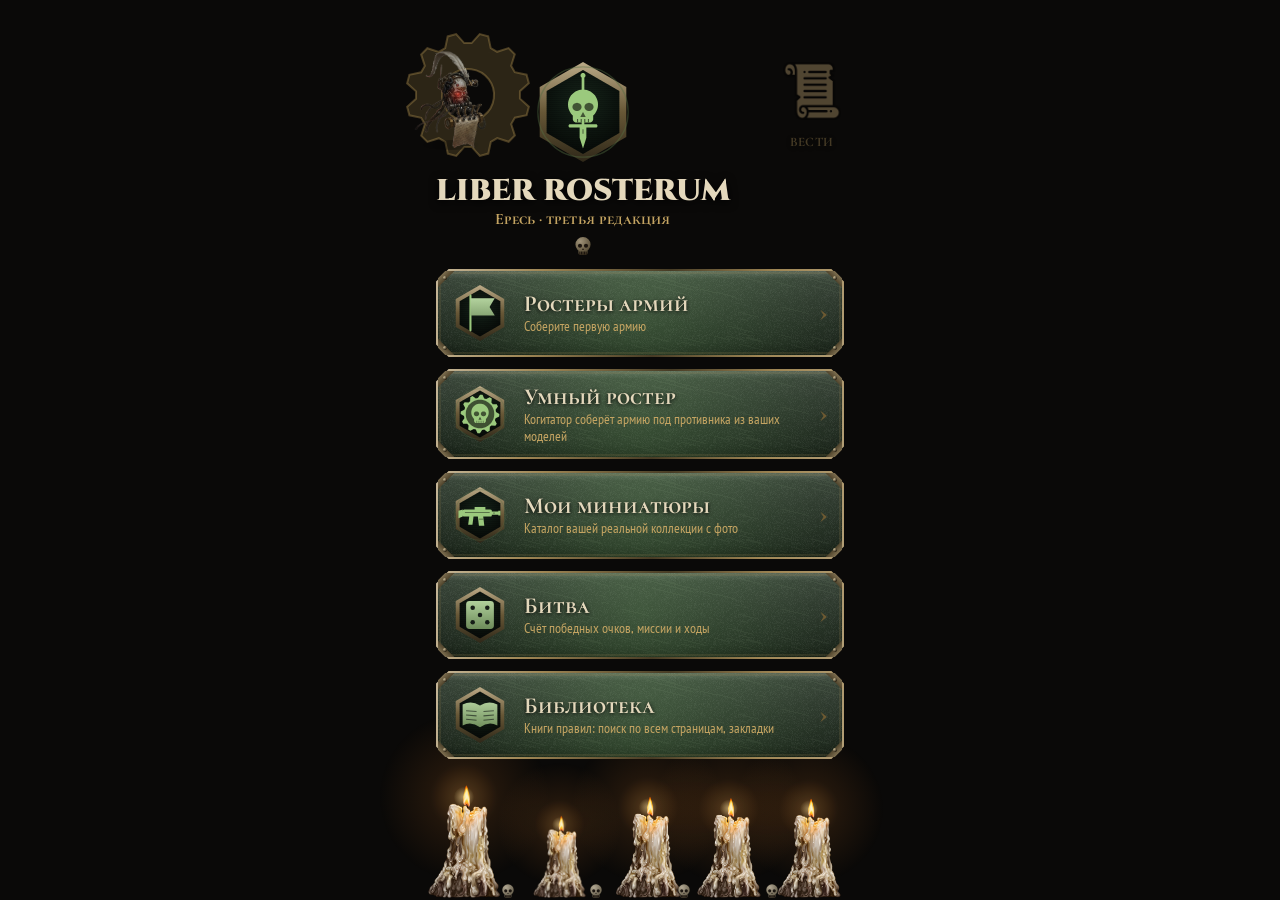
==== index.html @ a8b8d1e0 "Полная веб-версия: настоящий Android-код поверх подложки android.* (меню, битва, ростеры) Старая PWA" ====
<!doctype html>
<html lang="ru">
<head>
<meta charset="utf-8">
<meta name="viewport" content="width=device-width, initial-scale=1, viewport-fit=cover, user-scalable=no">
<title>Liber Rosterum · полная веб-версия</title>
<style>
  html, body { margin: 0; height: 100%; background: #0A0908; overflow: hidden; }
  canvas { display: block; touch-action: none; user-select: none; -webkit-user-select: none; }
</style>
</head>
<body>
<canvas id="c"></canvas>
<input id="lrin" type="text" autocomplete="off" autocorrect="off" style="position:fixed;display:none;z-index:5;box-sizing:border-box;margin:0;border:1px solid #C9A55A;background:#F1E4C2;color:#2B1E12;font:18px sans-serif;padding:6px 10px;outline:none;">
<script>
  // Поле ввода подложки: нативный input на месте поля в канвасе (см. android.widget.EditText)
  window.lrEdit = function (x, y, w, h, value, hint, onText, onDone) {
    var el = document.getElementById('lrin');
    el.style.display = 'block';
    el.style.left = x + 'px';
    el.style.top = y + 'px';
    el.style.width = w + 'px';
    el.style.height = h + 'px';
    el.value = value;
    el.placeholder = hint;
    el.oninput = function () { onText(el.value); };
    el.onkeydown = function (e) { if (e.key === 'Enter') el.blur(); };
    el.onblur = function () {
      el.style.display = 'none';
      el.oninput = el.onblur = el.onkeydown = null;
      onDone();
    };
    el.focus();
  };
</script>
<div id="boot" style="position:fixed;left:0;right:0;top:45%;text-align:center;color:#C9A55A;font:16px sans-serif;padding:0 16px;">Загрузка…</div>
<script src="js/assets.js"></script>
<script src="js/engine.js"></script>
<script src="js/bsdata.js"></script>
<script>
(function () {
  // Подложка android.* рисует на этом холсте (см. full/NOTES.md)
  window.LRCANVAS = document.getElementById('c');
  window.LRIMG = {};
  // TeaVM без модулей: main — функция движка; она регистрирует запуск (lrStart)
  if (typeof main === 'function') main([]);

  // Шрифты из Android-ассетов под семействами, которые ждёт android.graphics.Typeface
  var fonts = [
    ['LRCinzel900', 'fonts/Cinzel-900.ttf'],
    ['LRCinzel700', 'fonts/Cinzel-700.ttf'],
    ['LRCormorant', 'fonts/CormorantSC-Bold.ttf'],
    ['LRPTBold', 'fonts/PT_Sans-Narrow-Web-Bold.ttf'],
    ['LRPTRegular', 'fonts/PT_Sans-Narrow-Web-Regular.ttf']
  ];
  var waits = fonts.map(function (f) {
    var ff = new FontFace(f[0], 'url(' + f[1] + ')');
    document.fonts.add(ff);
    return ff.load().catch(function () { });
  });
  // Картинки грузим заранее: android.graphics.BitmapFactory работает синхронно
  window.LR_ASSETS.forEach(function (p) {
    waits.push(new Promise(function (ok) {
      var im = new Image();
      im.onload = function () { window.LRIMG[p] = im; ok(); };
      im.onerror = function () { ok(); };
      im.src = p;
    }));
  });

  // Касания → подложка: 0 вниз, 1 движение, 2 вверх, 3 отмена
  var el = window.LRCANVAS, down = false;
  function send(kind, e) {
    if (!window.lrPtr) return;
    var r = el.getBoundingClientRect();
    window.lrPtr(kind, e.clientX - r.left, e.clientY - r.top);
  }
  el.addEventListener('pointerdown', function (e) { down = true; send(0, e); });
  el.addEventListener("pointermove", function (e) { send(1, e); });
  el.addEventListener("wheel", function (e) { if (window.lrPtr) { e.preventDefault(); window.lrPtr(4, 0, e.deltaY); } }, { passive: false });
  el.addEventListener('pointerup', function (e) { down = false; send(2, e); });
  el.addEventListener('pointercancel', function (e) { down = false; send(3, e); });

  function status(t) { var el = document.getElementById('boot'); if (el) el.textContent = t; }
  Promise.all(waits).then(function () {
    status('Каталоги BSData…');
    return window.lrLoadData();
  }).catch(function (e) {
    // без сети и без кеша — играем без каталогов (фракции пустые)
    status('Каталоги не загружены: ' + e.message);
    window.LRDATA = null;
  }).then(function () {
    var el = document.getElementById('boot');
    if (el) el.style.display = 'none';
    if (window.lrStart) window.lrStart();
  });
})();
</script>
</body>
</html>
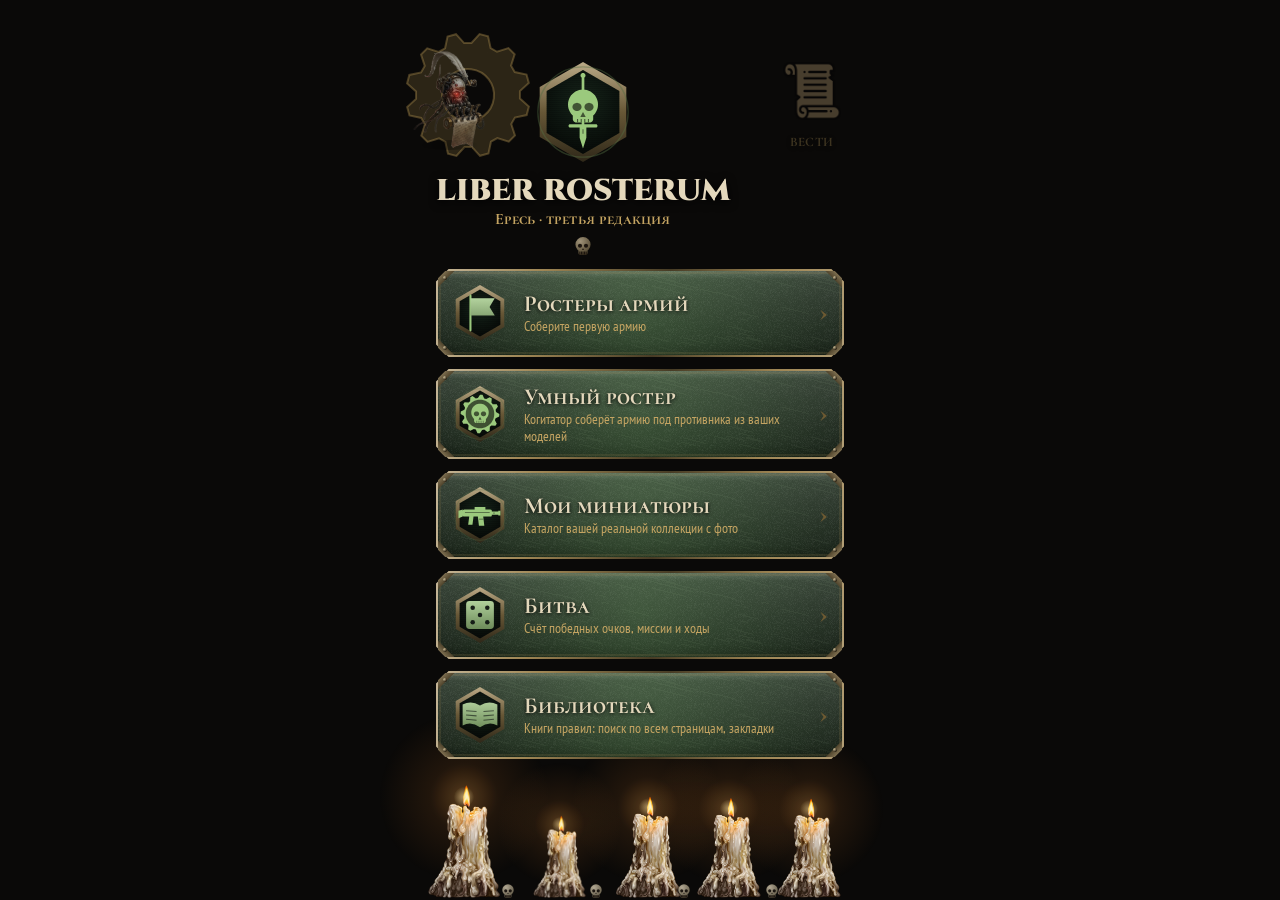
==== commit aa8680c5: "Веб-версия: сервочереп (фразы из ассетов), пасхалки и декор, слои холста, текст по пути Co-Authored-" ====
--- a/index.html
+++ b/index.html
@@ -67,6 +67,13 @@
       im.src = p;
     }));
   });
+  // Текстовые ассеты (фразы сервочерепа): lrshim.Assets читает их синхронно
+  window.LRTEXT = {};
+  window.LR_TEXT.forEach(function (name) {
+    waits.push(fetch('assets/' + name).then(function (r) { return r.text(); }).then(function (t) {
+      window.LRTEXT[name] = t;
+    }).catch(function () { }));
+  });
 
   // Касания → подложка: 0 вниз, 1 движение, 2 вверх, 3 отмена
   var el = window.LRCANVAS, down = false;
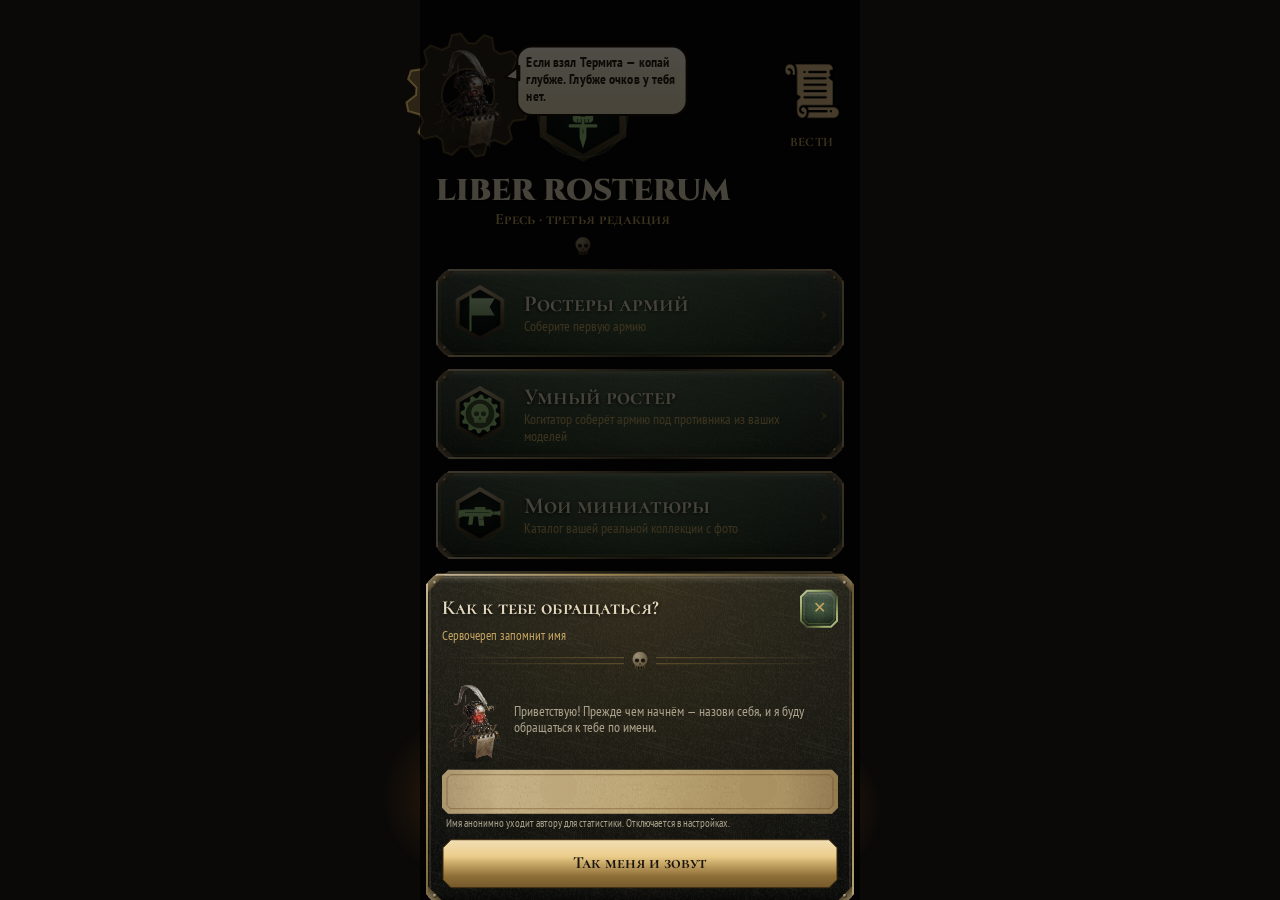
==== commit 33f57886: "Веб-версия: фото миниатюр, перевод правил, импорт .ros/.rosz из файла, шпаргалка и дуэль Co-Authored" ====
--- a/index.html
+++ b/index.html
@@ -74,6 +74,16 @@
       window.LRTEXT[name] = t;
     }).catch(function () { }));
   });
+  // Фото миниатюр, сохранённые в браузере (lr-photo/<ключ>): грузим в LRIMG под путём photo:<ключ>
+  try {
+    Object.keys(localStorage).forEach(function (k) {
+      if (k.indexOf('lr-photo/') !== 0) return;
+      var im = new Image();
+      window.LRIMG['photo:' + k.substring('lr-photo/'.length)] = im;
+      waits.push(new Promise(function (ok) { im.onload = ok; im.onerror = ok; }));
+      im.src = localStorage.getItem(k);
+    });
+  } catch (e) { }
 
   // Касания → подложка: 0 вниз, 1 движение, 2 вверх, 3 отмена
   var el = window.LRCANVAS, down = false;
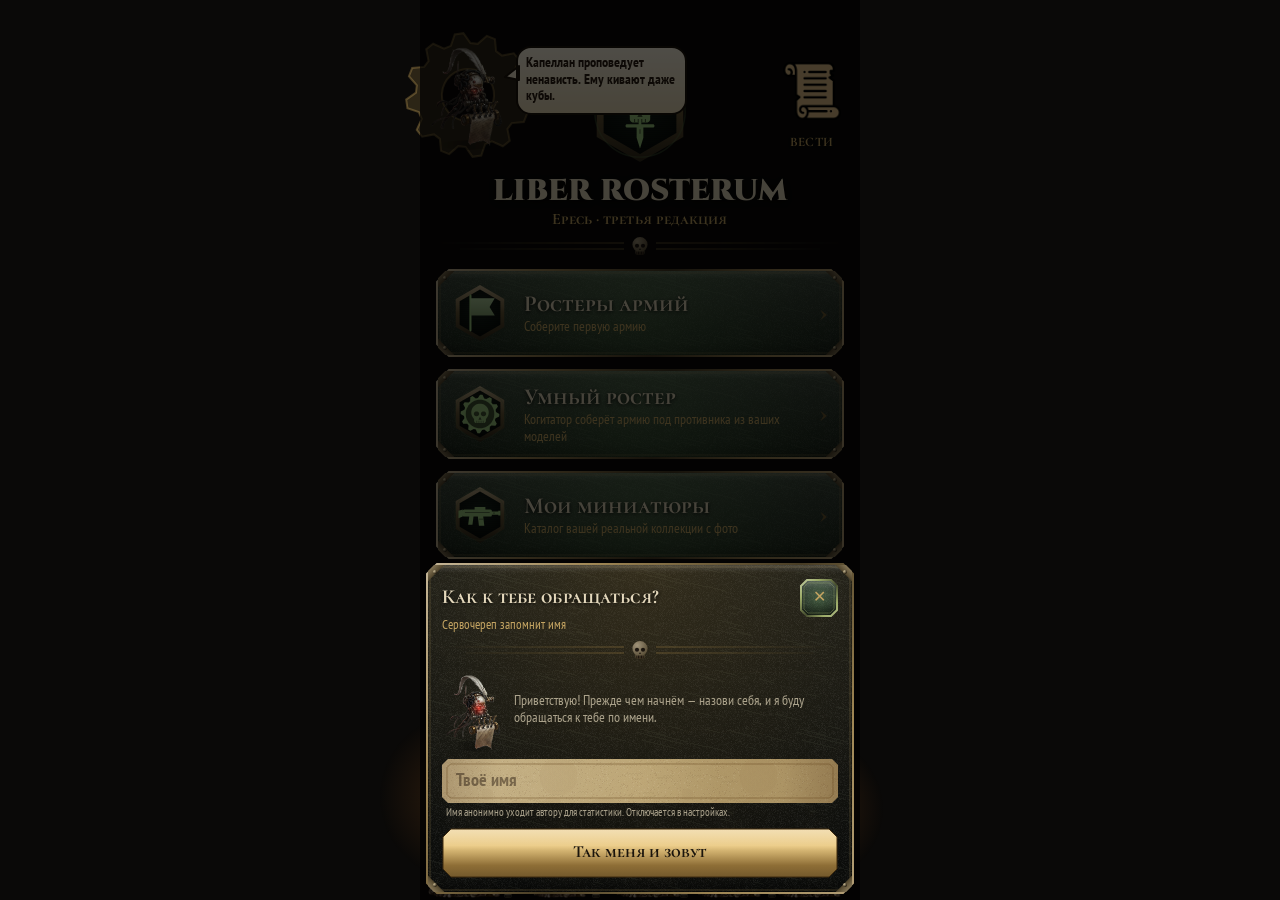
==== commit aaec80a8: "Веб-версия: сборка ветки sonnet-finish — лента новостей через посредника, библиотека, кадрирование и" ====
--- a/index.html
+++ b/index.html
@@ -12,19 +12,20 @@
 <body>
 <canvas id="c"></canvas>
 <input id="lrin" type="text" autocomplete="off" autocorrect="off" style="position:fixed;display:none;z-index:5;box-sizing:border-box;margin:0;border:1px solid #C9A55A;background:#F1E4C2;color:#2B1E12;font:18px sans-serif;padding:6px 10px;outline:none;">
+<textarea id="lrta" autocomplete="off" style="position:fixed;display:none;z-index:5;box-sizing:border-box;margin:0;border:1px solid #C9A55A;background:#F1E4C2;color:#2B1E12;font:18px sans-serif;padding:6px 10px;outline:none;resize:none;"></textarea>
 <script>
   // Поле ввода подложки: нативный input на месте поля в канвасе (см. android.widget.EditText)
-  window.lrEdit = function (x, y, w, h, value, hint, onText, onDone) {
-    var el = document.getElementById('lrin');
+  window.lrEdit = function (x, y, w, h, value, hint, onText, onDone, multi) {
+    var el = document.getElementById(multi ? 'lrta' : 'lrin');
     el.style.display = 'block';
     el.style.left = x + 'px';
     el.style.top = y + 'px';
     el.style.width = w + 'px';
-    el.style.height = h + 'px';
+    el.style.height = (multi ? Math.max(h, 96) : h) + 'px';
     el.value = value;
     el.placeholder = hint;
     el.oninput = function () { onText(el.value); };
-    el.onkeydown = function (e) { if (e.key === 'Enter') el.blur(); };
+    el.onkeydown = function (e) { if (e.key === (multi ? 'Escape' : 'Enter')) el.blur(); };
     el.onblur = function () {
       el.style.display = 'none';
       el.oninput = el.onblur = el.onkeydown = null;
@@ -35,6 +36,9 @@
 </script>
 <div id="boot" style="position:fixed;left:0;right:0;top:45%;text-align:center;color:#C9A55A;font:16px sans-serif;padding:0 16px;">Загрузка…</div>
 <script src="js/assets.js"></script>
+<script src="js/books.js"></script>
+<script src="js/photos.js"></script>
+<script src="js/feeds.js"></script>
 <script src="js/engine.js"></script>
 <script src="js/bsdata.js"></script>
 <script>
@@ -74,29 +78,63 @@
       window.LRTEXT[name] = t;
     }).catch(function () { }));
   });
-  // Фото миниатюр, сохранённые в браузере (lr-photo/<ключ>): грузим в LRIMG под путём photo:<ключ>
-  try {
-    Object.keys(localStorage).forEach(function (k) {
-      if (k.indexOf('lr-photo/') !== 0) return;
-      var im = new Image();
-      window.LRIMG['photo:' + k.substring('lr-photo/'.length)] = im;
-      waits.push(new Promise(function (ok) { im.onload = ok; im.onerror = ok; }));
-      im.src = localStorage.getItem(k);
-    });
-  } catch (e) { }
+  // Фото миниатюр лежат в IndexedDB (web/js/photos.js); старые из localStorage переезжают туда же.
+  // Кадры грузим в LRIMG под путём photo:<ключ>
+  waits.push(window.lrPhotos.loadAll());
 
-  // Касания → подложка: 0 вниз, 1 движение, 2 вверх, 3 отмена
-  var el = window.LRCANVAS, down = false;
+  // Касания → подложка: 0 вниз, 1 движение, 2 вверх, 3 отмена, 4 колесо, 5 щипок (коэффициент в window.lrPinchF), 6 конец щипка
+  var el = window.LRCANVAS, down = false, pts = {}, pinching = false, ignore = false, d0 = 1;
   function send(kind, e) {
     if (!window.lrPtr) return;
     var r = el.getBoundingClientRect();
     window.lrPtr(kind, e.clientX - r.left, e.clientY - r.top);
   }
-  el.addEventListener('pointerdown', function (e) { down = true; send(0, e); });
-  el.addEventListener("pointermove", function (e) { send(1, e); });
-  el.addEventListener("wheel", function (e) { if (window.lrPtr) { e.preventDefault(); window.lrPtr(4, 0, e.deltaY); } }, { passive: false });
-  el.addEventListener('pointerup', function (e) { down = false; send(2, e); });
-  el.addEventListener('pointercancel', function (e) { down = false; send(3, e); });
+  function pinch(kind, x, y, f) {
+    if (!window.lrPtr) return;
+    var r = el.getBoundingClientRect();
+    window.lrPinchF = f;
+    window.lrPtr(kind, x - r.left, y - r.top);
+  }
+  function two() {
+    var k = Object.keys(pts), a = pts[k[0]], b = pts[k[1]];
+    return { x: (a.x + b.x) / 2, y: (a.y + b.y) / 2, d: Math.max(1, Math.hypot(a.x - b.x, a.y - b.y)) };
+  }
+  el.addEventListener('pointerdown', function (e) {
+    down = true;
+    pts[e.pointerId] = { x: e.clientX, y: e.clientY };
+    if (Object.keys(pts).length === 2) { pinching = true; d0 = two().d; return; }
+    if (Object.keys(pts).length > 2 || ignore) return;
+    send(0, e);
+  });
+  el.addEventListener('pointermove', function (e) {
+    if (pts[e.pointerId]) pts[e.pointerId] = { x: e.clientX, y: e.clientY };
+    if (pinching) {
+      if (Object.keys(pts).length < 2) return;
+      var t = two();
+      pinch(5, t.x, t.y, t.d / d0);
+      d0 = t.d;
+      return;
+    }
+    if (!ignore) send(1, e);
+  });
+  el.addEventListener('wheel', function (e) {
+    if (!window.lrPtr) return;
+    e.preventDefault();
+    if (e.ctrlKey) { pinch(5, e.clientX, e.clientY, Math.exp(-e.deltaY * 0.01)); pinch(6, e.clientX, e.clientY, 1); return; }
+    window.lrPtr(4, 0, e.deltaY);
+  }, { passive: false });
+  function end(kind, e) {
+    delete pts[e.pointerId];
+    var n = Object.keys(pts).length;
+    if (pinching) {
+      if (n < 2) { pinching = false; ignore = true; pinch(6, e.clientX, e.clientY, 1); send(2, e); }
+    } else if (!ignore) {
+      send(kind, e);
+    }
+    if (n === 0) { down = false; ignore = false; }
+  }
+  el.addEventListener('pointerup', function (e) { end(2, e); });
+  el.addEventListener('pointercancel', function (e) { end(3, e); });
 
   function status(t) { var el = document.getElementById('boot'); if (el) el.textContent = t; }
   Promise.all(waits).then(function () {
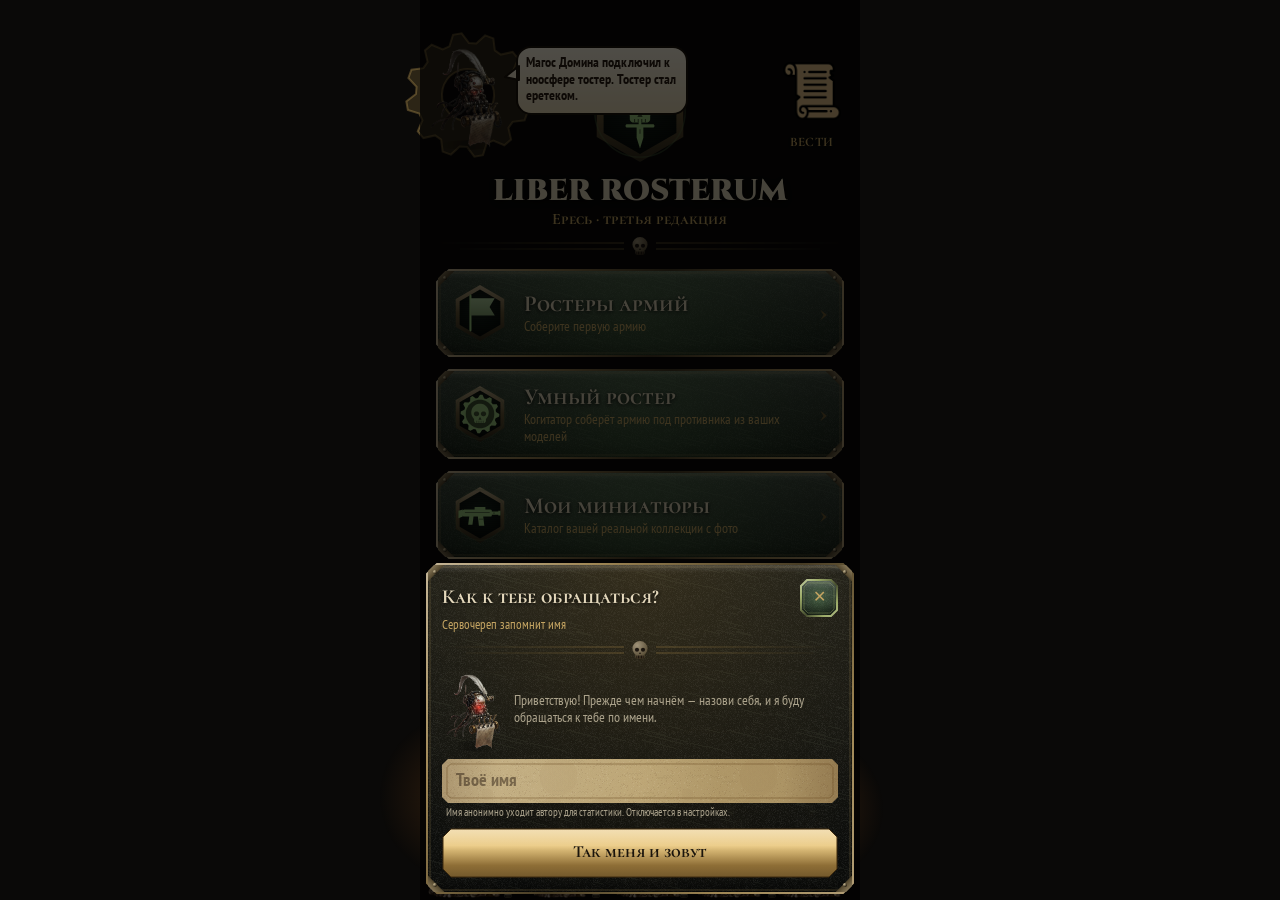
==== commit 1ef38ab3: "Веб-версия: глашатай — записанный мужской голос с обработкой, переключение на английский Co-Authored" ====
--- a/index.html
+++ b/index.html
@@ -39,6 +39,8 @@
 <script src="js/books.js"></script>
 <script src="js/photos.js"></script>
 <script src="js/feeds.js"></script>
+<script src="js/heraldmap.js"></script>
+<script src="js/herald.js"></script>
 <script src="js/engine.js"></script>
 <script src="js/bsdata.js"></script>
 <script>
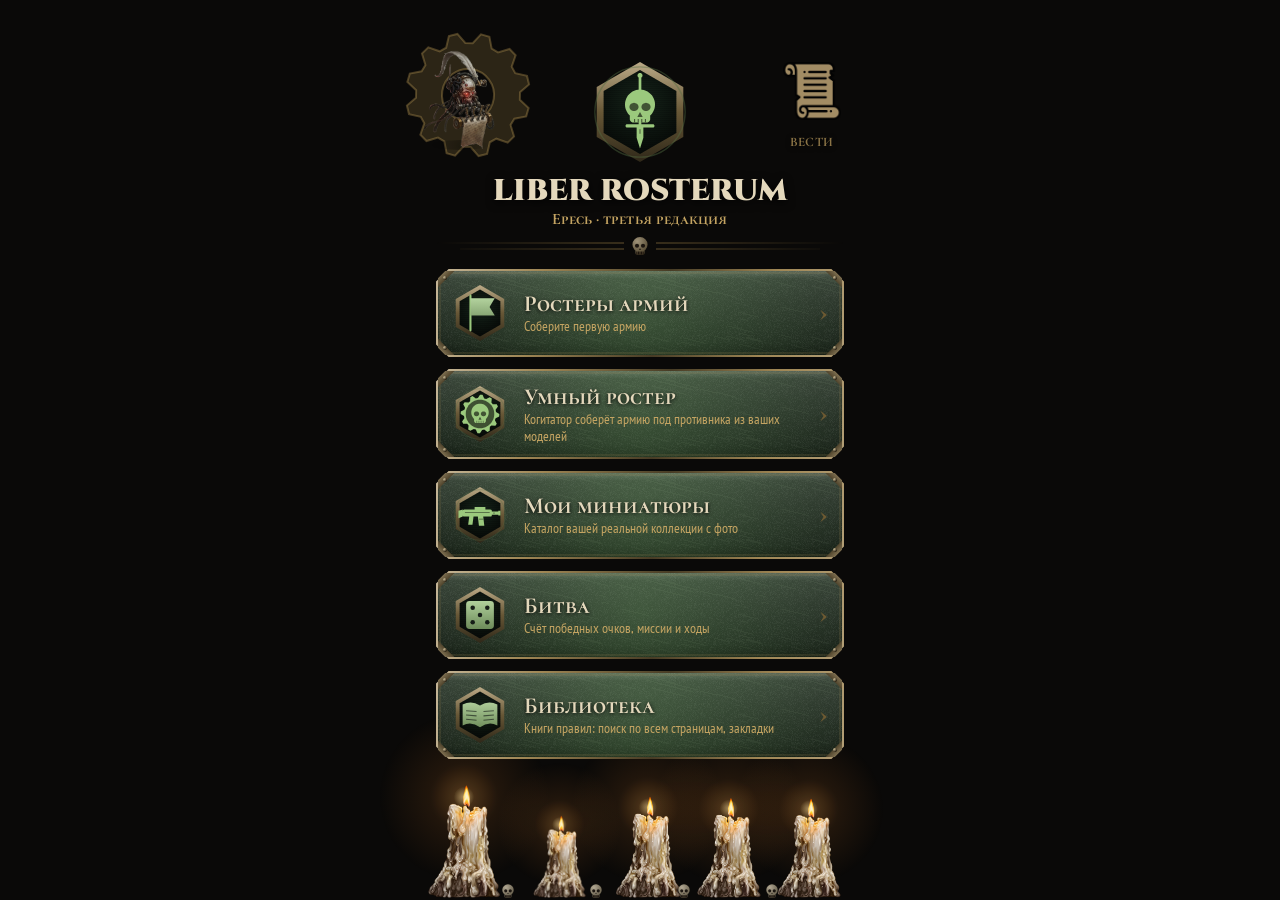
==== commit 228520df: "Веб: iOS — холст закреплён на экране, отступы безопасной зоны (вырез, индикатор), свечи под меню Co-" ====
--- a/index.html
+++ b/index.html
@@ -5,8 +5,9 @@
 <meta name="viewport" content="width=device-width, initial-scale=1, viewport-fit=cover, user-scalable=no">
 <title>Liber Rosterum · полная веб-версия</title>
 <style>
-  html, body { margin: 0; height: 100%; background: #0A0908; overflow: hidden; }
-  canvas { display: block; touch-action: none; user-select: none; -webkit-user-select: none; }
+  /* Холст закреплён на экране: iOS Safari иначе прокручивает страницу и сдвигает меню вверх */
+  html, body { margin: 0; width: 100%; height: 100%; position: fixed; inset: 0; background: #0A0908; overflow: hidden; overscroll-behavior: none; touch-action: none; }
+  canvas { position: fixed; left: 0; top: 0; display: block; touch-action: none; user-select: none; -webkit-user-select: none; }
 </style>
 </head>
 <body>
@@ -14,6 +15,26 @@
 <input id="lrin" type="text" autocomplete="off" autocorrect="off" style="position:fixed;display:none;z-index:5;box-sizing:border-box;margin:0;border:1px solid #C9A55A;background:#F1E4C2;color:#2B1E12;font:18px sans-serif;padding:6px 10px;outline:none;">
 <textarea id="lrta" autocomplete="off" style="position:fixed;display:none;z-index:5;box-sizing:border-box;margin:0;border:1px solid #C9A55A;background:#F1E4C2;color:#2B1E12;font:18px sans-serif;padding:6px 10px;outline:none;resize:none;"></textarea>
 <script>
+  // Безопасная зона (вырез, системная строка, полоса индикатора): меню сдвигается внутрь (см. lrshim.Shell)
+  window.LRINSET = { top: 0, right: 0, bottom: 0, left: 0 };
+  (function () {
+    var probe = document.createElement('div');
+    probe.style.cssText = 'position:fixed;left:0;top:0;width:0;height:0;visibility:hidden;pointer-events:none;' +
+      'padding:env(safe-area-inset-top) env(safe-area-inset-right) env(safe-area-inset-bottom) env(safe-area-inset-left);';
+    document.body.appendChild(probe);
+    function measureInsets() {
+      var cs = getComputedStyle(probe);
+      window.LRINSET = {
+        top: parseFloat(cs.paddingTop) || 0,
+        right: parseFloat(cs.paddingRight) || 0,
+        bottom: parseFloat(cs.paddingBottom) || 0,
+        left: parseFloat(cs.paddingLeft) || 0
+      };
+    }
+    measureInsets();
+    window.addEventListener('resize', measureInsets);
+    window.addEventListener('orientationchange', measureInsets);
+  })();
   // Поле ввода подложки: нативный input на месте поля в канвасе (см. android.widget.EditText)
   window.lrEdit = function (x, y, w, h, value, hint, onText, onDone, multi) {
     var el = document.getElementById(multi ? 'lrta' : 'lrin');
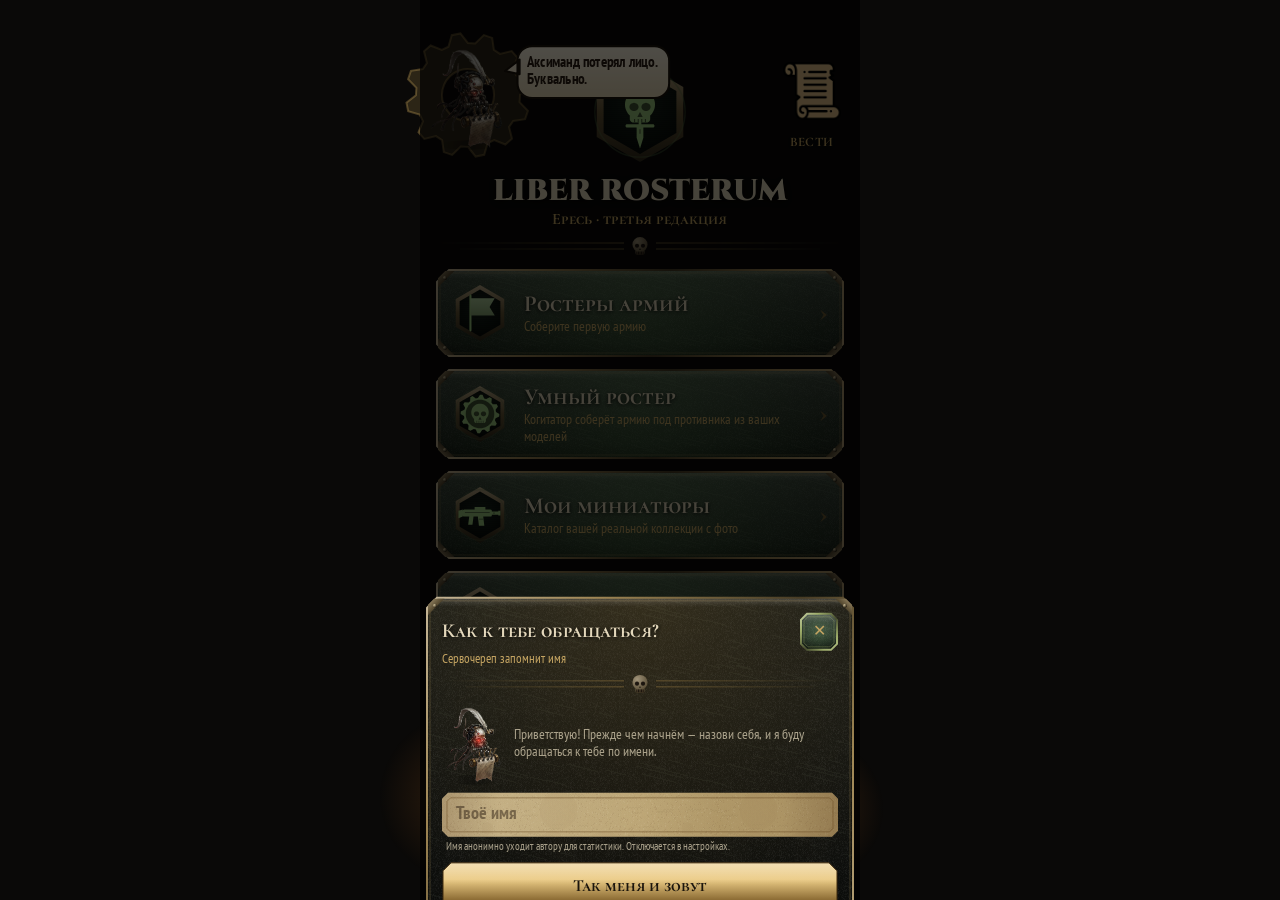
==== commit 6a08636a: "Веб: iOS — чёткий холст (целый размер окна), свечи за плитками, снова как приложение с главного экра" ====
--- a/index.html
+++ b/index.html
@@ -3,11 +3,19 @@
 <head>
 <meta charset="utf-8">
 <meta name="viewport" content="width=device-width, initial-scale=1, viewport-fit=cover, user-scalable=no">
-<title>Liber Rosterum · полная веб-версия</title>
+<title>Liber Rosterum</title>
+<!-- С главного экрана — как отдельное приложение, без панелей Safari -->
+<link rel="manifest" href="manifest.webmanifest">
+<link rel="apple-touch-icon" href="icons/icon-180.png">
+<meta name="apple-mobile-web-app-capable" content="yes">
+<meta name="mobile-web-app-capable" content="yes">
+<meta name="apple-mobile-web-app-status-bar-style" content="black-translucent">
+<meta name="apple-mobile-web-app-title" content="Liber Rosterum">
+<meta name="theme-color" content="#0A0908">
 <style>
-  /* Холст закреплён на экране: iOS Safari иначе прокручивает страницу и сдвигает меню вверх */
+  /* Страница закреплена на экране: iOS Safari иначе прокручивает её и сдвигает меню вверх */
   html, body { margin: 0; width: 100%; height: 100%; position: fixed; inset: 0; background: #0A0908; overflow: hidden; overscroll-behavior: none; touch-action: none; }
-  canvas { position: fixed; left: 0; top: 0; display: block; touch-action: none; user-select: none; -webkit-user-select: none; }
+  canvas { display: block; touch-action: none; user-select: none; -webkit-user-select: none; }
 </style>
 </head>
 <body>
@@ -173,6 +181,20 @@
     if (window.lrStart) window.lrStart();
   });
 })();
+// ?diag — замеры экрана поверх интерфейса: понять, почему что-то не так на конкретном телефоне
+if (/[?&]diag/.test(location.search)) {
+  (function () {
+    var box = document.createElement('div');
+    box.style.cssText = 'position:fixed;left:8px;right:8px;top:64px;z-index:9;padding:8px;background:#000c;color:#7f7;font:13px monospace;white-space:pre-wrap;pointer-events:none;';
+    document.body.appendChild(box);
+    setInterval(function () {
+      var c = window.LRCANVAS, v = window.visualViewport, r = c.getBoundingClientRect(), i = window.LRINSET;
+      box.textContent = 'dpr ' + window.devicePixelRatio + '\ncanvas ' + c.width + 'x' + c.height + '\ncss ' + r.width + 'x' + r.height +
+        '\ninner ' + window.innerWidth + 'x' + window.innerHeight + '\nvv ' + (v ? v.width + 'x' + v.height + ' scale ' + v.scale : '-') +
+        '\ninset ' + i.top + ' ' + i.bottom + '\nstandalone ' + (window.navigator.standalone === true);
+    }, 500);
+  })();
+}
 </script>
 </body>
 </html>
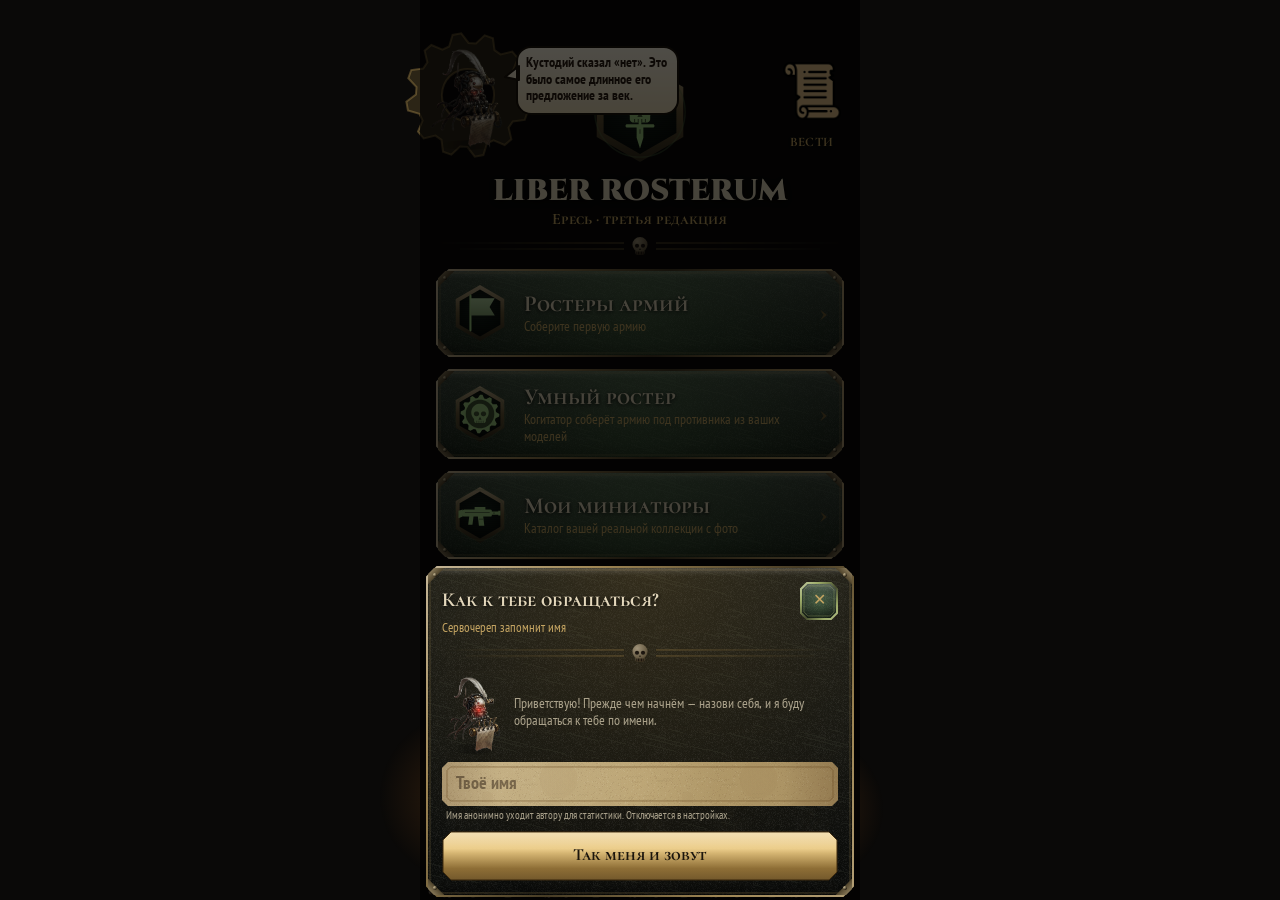
==== commit a16ddbc7: "Веб: холст снова закреплён на экране — кнопка назад не уходит под системную строку на iPhone Co-Auth" ====
--- a/index.html
+++ b/index.html
@@ -15,7 +15,8 @@
 <style>
   /* Страница закреплена на экране: iOS Safari иначе прокручивает её и сдвигает меню вверх */
   html, body { margin: 0; width: 100%; height: 100%; position: fixed; inset: 0; background: #0A0908; overflow: hidden; overscroll-behavior: none; touch-action: none; }
-  canvas { display: block; touch-action: none; user-select: none; -webkit-user-select: none; }
+  /* Холст тоже закреплён: без этого на iPhone он уезжает вверх под системную строку */
+  canvas { position: fixed; left: 0; top: 0; display: block; touch-action: none; user-select: none; -webkit-user-select: none; }
 </style>
 </head>
 <body>
@@ -189,7 +190,7 @@
     document.body.appendChild(box);
     setInterval(function () {
       var c = window.LRCANVAS, v = window.visualViewport, r = c.getBoundingClientRect(), i = window.LRINSET;
-      box.textContent = 'dpr ' + window.devicePixelRatio + '\ncanvas ' + c.width + 'x' + c.height + '\ncss ' + r.width + 'x' + r.height +
+      box.textContent = 'dpr ' + window.devicePixelRatio + '\ncanvas ' + c.width + 'x' + c.height + '\ncss ' + r.width + 'x' + r.height + ' top ' + r.top + ' scrollY ' + window.scrollY +
         '\ninner ' + window.innerWidth + 'x' + window.innerHeight + '\nvv ' + (v ? v.width + 'x' + v.height + ' scale ' + v.scale : '-') +
         '\ninset ' + i.top + ' ' + i.bottom + '\nstandalone ' + (window.navigator.standalone === true);
     }, 500);
